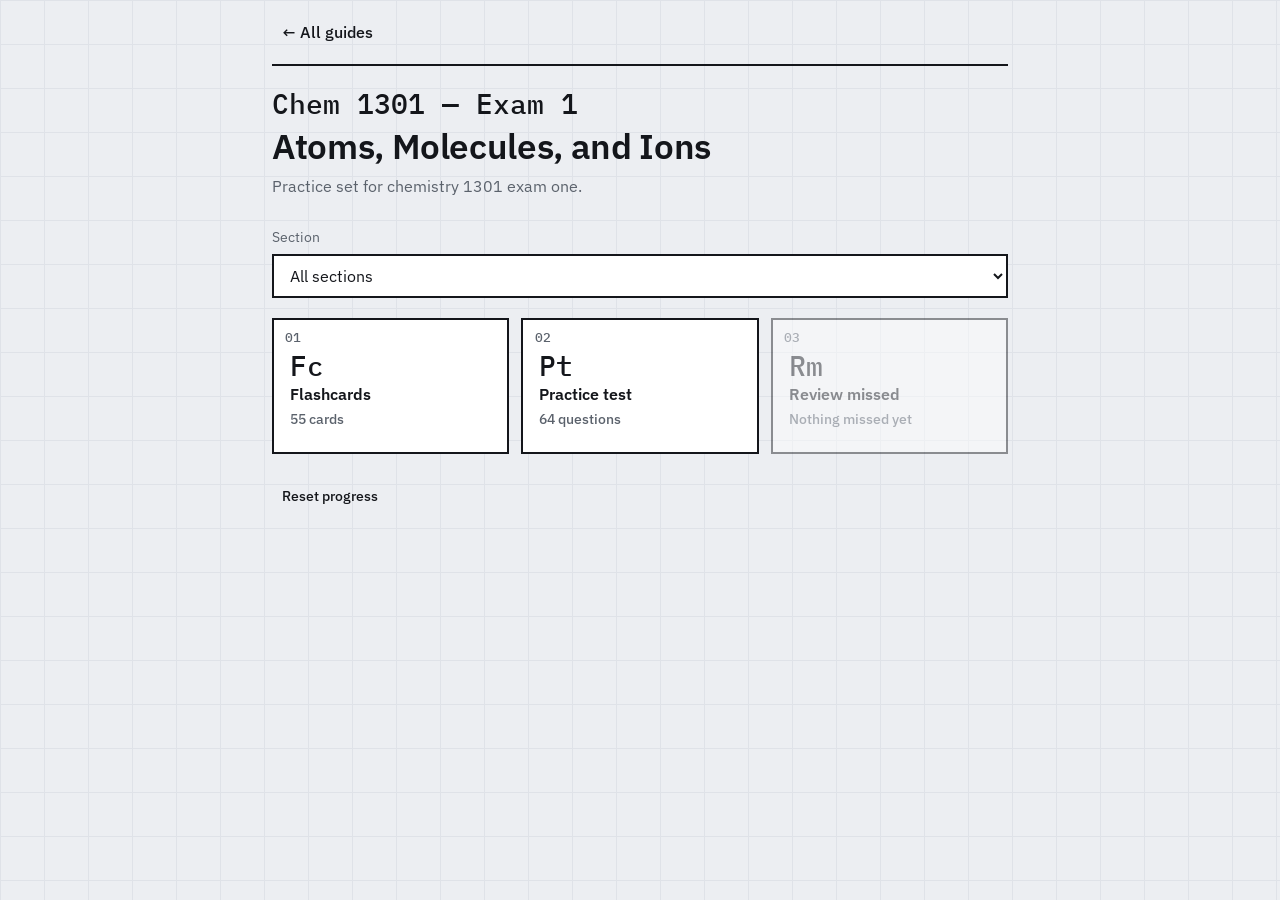
==== chem1301/exam1/index.html @ ba352897 "Renaming path to correct course title" ====
<!doctype html>
<html lang="en">
  <head>
    <meta charset="utf-8" />
    <meta name="viewport" content="width=device-width, initial-scale=1, viewport-fit=cover" />
    <title>Chem 1301 — Exam 1 practice</title>
    <meta name="description" content="Flashcards and practice questions for Chem 1301 Exam 1: atoms, molecules, and ions." />
    <meta name="color-scheme" content="light dark" />
    <link rel="icon" href="data:image/svg+xml,<svg xmlns='http://www.w3.org/2000/svg' viewBox='0 0 32 32'><rect x='1' y='1' width='30' height='30' fill='%23ffffff' stroke='%2314161b' stroke-width='2'/><text x='16' y='23' text-anchor='middle' font-family='monospace' font-size='16' fill='%2314161b'>Sg</text></svg>" />
    <link rel="preconnect" href="https://fonts.googleapis.com" />
    <link rel="preconnect" href="https://fonts.gstatic.com" crossorigin />
    <link
      href="https://fonts.googleapis.com/css2?family=IBM+Plex+Mono:wght@400;500&family=IBM+Plex+Sans:wght@400;500;600&display=swap"
      rel="stylesheet"
    />
    <link rel="stylesheet" href="../../shared/app.css" />
  </head>
  <body>
    <a class="skip-link" href="#screen">Skip to content</a>
    <div class="wrap">
      <header id="topbar" class="topbar"></header>
      <main id="screen" class="screen">
        <noscript>
          <p class="notice">This practice site needs JavaScript. The questions themselves are in
            <a href="data/questions.json">data/questions.json</a>.</p>
        </noscript>
      </main>
    </div>
    <div id="live" class="sr-only" role="status" aria-live="polite"></div>
    <script type="module">
      import { start } from '../../shared/js/app.js';
      start({ id: 'chemistry-exam1', source: 'data/questions.json' });
    </script>
  </body>
</html>
---- shared/app.css ----
/* Shared styles for every study guide in this repo. */

:root {
  color-scheme: light dark;

  --paper: #eceef2;
  --grid: #dfe2e8;
  --surface: #ffffff;
  --ink: #14161b;
  --muted: #5b626c;
  --rule: #c6ccd5;
  --accent: #2b46c8;
  --accent-soft: #e5e9ff;
  --ok: #0d6b45;
  --ok-soft: #e0f2e9;
  --bad: #a3241b;
  --bad-soft: #fbe7e5;

  --sans: "IBM Plex Sans", ui-sans-serif, system-ui, sans-serif;
  --mono: "IBM Plex Mono", ui-monospace, "SF Mono", Menlo, monospace;
  --gap: 1rem;
  --measure: 46rem;
}

@media (prefers-color-scheme: dark) {
  :root {
    --paper: #0f1115;
    --grid: #191c22;
    --surface: #181b21;
    --ink: #e8eaef;
    --muted: #98a0ab;
    --rule: #333a45;
    --accent: #9aabff;
    --accent-soft: #1d2440;
    --ok: #63d3a0;
    --ok-soft: #12291f;
    --bad: #ff9c92;
    --bad-soft: #2c1614;
  }
}

*, *::before, *::after { box-sizing: border-box; }

html { -webkit-text-size-adjust: 100%; }

body {
  margin: 0;
  padding: 0 1rem 4rem;
  font-family: var(--sans);
  font-size: 1rem;
  line-height: 1.55;
  color: var(--ink);
  background-color: var(--paper);
  background-image:
    linear-gradient(var(--grid) 1px, transparent 1px),
    linear-gradient(90deg, var(--grid) 1px, transparent 1px);
  background-size: 44px 44px;
  overflow-x: hidden;
}

h1, h2, h3 { line-height: 1.15; margin: 0; font-weight: 600; letter-spacing: -0.01em; }
p { margin: 0; }
img { max-width: 100%; display: block; }

sub, sup { font-size: 0.72em; line-height: 0; position: relative; vertical-align: baseline; }
sup { top: -0.5em; }
sub { bottom: -0.25em; }

:where(a, button, select, input, [tabindex]):focus-visible {
  outline: 3px solid var(--accent);
  outline-offset: 2px;
}

.sr-only {
  position: absolute;
  width: 1px; height: 1px;
  padding: 0; margin: -1px;
  overflow: hidden;
  clip-path: inset(50%);
  white-space: nowrap;
}

.skip-link {
  position: absolute;
  left: -9999px;
  top: 0;
  background: var(--surface);
  color: var(--ink);
  padding: 0.75rem 1rem;
  border: 2px solid var(--ink);
  z-index: 10;
}
.skip-link:focus { left: 0.5rem; top: 0.5rem; }

/* --- shell --- */

.wrap { width: 100%; max-width: var(--measure); margin: 0 auto; }

.topbar {
  display: grid;
  grid-template-columns: 1fr auto 1fr;
  align-items: center;
  gap: 0.5rem;
  min-height: 3.5rem;
  padding: 0.5rem 0;
  border-bottom: 2px solid var(--ink);
  margin-bottom: 1.5rem;
}
.topbar .bar-title {
  grid-column: 2;
  font-size: 0.95rem;
  font-weight: 600;
  text-align: center;
}
.topbar .bar-right {
  grid-column: 3;
  justify-self: end;
  font-family: var(--mono);
  font-size: 0.85rem;
  color: var(--muted);
}
.topbar .back { justify-self: start; }

.screen { display: grid; gap: 1.25rem; touch-action: pan-y pinch-zoom; }

.stack { display: grid; gap: var(--gap); }
.row { display: flex; flex-wrap: wrap; gap: 0.6rem; }
.row > * { flex: 1 1 auto; }

.reset { display: grid; gap: 0.5rem; justify-items: start; }

.muted { color: var(--muted); }
.small { font-size: 0.875rem; }
.mono { font-family: var(--mono); }

.notice {
  border: 1px solid var(--rule);
  border-left: 4px solid var(--accent);
  background: var(--surface);
  padding: 0.9rem 1rem;
}

/* --- controls --- */

button, .btn {
  font: inherit;
  font-weight: 500;
  min-height: 44px;
  padding: 0.6rem 1.1rem;
  color: var(--ink);
  background: var(--surface);
  border: 2px solid var(--ink);
  border-radius: 0;
  cursor: pointer;
  text-align: center;
  text-decoration: none;
  display: inline-flex;
  align-items: center;
  justify-content: center;
  gap: 0.5rem;
}
button:hover, .btn:hover { background: var(--accent-soft); }
button[disabled] { cursor: not-allowed; opacity: 0.45; }
button[disabled]:hover { background: var(--surface); }

.primary { color: var(--surface); background: var(--ink); border-color: var(--ink); }
.primary:hover { background: var(--accent); border-color: var(--accent); color: #fff; }

.ghost { border-color: transparent; background: transparent; padding-inline: 0.5rem; justify-self: start; }
.ghost:hover { background: transparent; color: var(--accent); text-decoration: underline; }

.field { display: grid; gap: 0.35rem; }
.field > span { font-size: 0.85rem; color: var(--muted); }
select {
  font: inherit;
  min-height: 44px;
  padding: 0.5rem 0.75rem;
  color: var(--ink);
  background: var(--surface);
  border: 2px solid var(--ink);
  border-radius: 0;
  width: 100%;
}

/* --- element box --- */

.ebox {
  position: relative;
  display: grid;
  align-content: center;
  justify-items: center;
  gap: 0.75rem;
  text-align: center;
  padding: 2.75rem 1.1rem 2.5rem;
  background: var(--surface);
  border: 2px solid var(--ink);
}
.ebox .num {
  position: absolute;
  top: 0.5rem;
  left: 0.7rem;
  font-family: var(--mono);
  font-size: 0.8rem;
  color: var(--muted);
}
.ebox .sect {
  position: absolute;
  bottom: 0.6rem;
  left: 1rem;
  right: 1rem;
  font-size: 0.78rem;
  color: var(--muted);
}
.ebox .term { font-size: clamp(1.5rem, 5.5vw, 2.4rem); font-weight: 600; }
.ebox .ask { font-size: clamp(1.05rem, 3.6vw, 1.35rem); font-weight: 500; }
.ebox .body { font-size: 1.05rem; font-weight: 400; }

/* --- home --- */

.masthead { display: grid; gap: 0.5rem; padding-bottom: 0.5rem; }
.masthead h1 { font-size: clamp(1.6rem, 6vw, 2.2rem); }
.masthead .superHeader { font-family: var(--mono); font-size: 1.75rem; font-weight: 500; line-height: 1; }

.tiles { display: grid; gap: 0.75rem; list-style: none; margin: 0; padding: 0; }
@media (min-width: 40rem) { .tiles { grid-template-columns: repeat(3, 1fr); } }

.tile {
  position: relative;
  width: 100%;
  height: 100%;
  display: grid;
  align-content: start;
  justify-content: start;
  justify-items: start;
  gap: 0.15rem;
  text-align: left;
  min-height: 8.5rem;
  padding: 2rem 1rem 1rem;
  background: var(--surface);
  border: 2px solid var(--ink);
}
.tile .sym { font-family: var(--mono); font-size: 1.75rem; font-weight: 500; line-height: 1; }
.tile .name { font-weight: 600; }
.tile .meta { font-size: 0.85rem; color: var(--muted); }
.tile .num {
  position: absolute;
  top: 0.5rem;
  left: 0.7rem;
  font-family: var(--mono);
  font-size: 0.8rem;
  color: var(--muted);
}

/* --- flashcards --- */

.flip {
  display: block;
  width: 100%;
  padding: 0;
  border: 0;
  background: none;
  perspective: 1400px;
}
.flip-inner {
  display: grid;
  transform-style: preserve-3d;
  transition: transform 0.5s cubic-bezier(0.2, 0.7, 0.3, 1);
}
.flip.is-flipped .flip-inner { transform: rotateY(180deg); }
.face { grid-area: 1 / 1; min-height: 15rem; backface-visibility: hidden; }
.face.back { transform: rotateY(180deg); }

@media (prefers-reduced-motion: reduce) {
  .flip-inner { transition: none; transform: none !important; }
  .face { backface-visibility: visible; transition: opacity 0.15s linear; }
  .face.back { transform: none; opacity: 0; }
  .flip.is-flipped .face.front { opacity: 0; }
  .flip.is-flipped .face.back { opacity: 1; }
}

.marked { color: var(--accent); font-size: 0.8rem; font-family: var(--mono); }

.hint { font-size: 0.85rem; color: var(--muted); text-align: center; }

/* --- practice --- */

.progress {
  display: grid;
  gap: 0.4rem;
  font-size: 0.85rem;
  color: var(--muted);
}
.progress .track { height: 6px; background: var(--rule); }
.progress .fill { height: 100%; background: var(--accent); transition: width 0.25s; }

.choices { display: grid; gap: 0.6rem; list-style: none; margin: 0; padding: 0; }
.choice {
  display: grid;
  grid-template-columns: 2rem 1fr auto;
  align-items: center;
  gap: 0.75rem;
  width: 100%;
  text-align: left;
  justify-content: start;
  padding: 0.75rem 0.9rem;
  border-color: var(--rule);
}
.choice .key { font-family: var(--mono); color: var(--muted); }
.choice .mark { font-family: var(--mono); font-weight: 600; }
.choice.correct { border-color: var(--ok); background: var(--ok-soft); }
.choice.correct .key, .choice.correct .mark { color: var(--ok); }
.choice.wrong { border-color: var(--bad); background: var(--bad-soft); border-style: dashed; }
.choice.wrong .key, .choice.wrong .mark { color: var(--bad); }
.choice[disabled] { opacity: 1; }
.choice[disabled]:not(.correct):not(.wrong) { opacity: 0.55; }

.verdict {
  display: grid;
  gap: 0.5rem;
  padding: 0.9rem 1rem;
  background: var(--surface);
  border: 2px solid var(--rule);
}
.verdict.correct { border-color: var(--ok); }
.verdict.wrong { border-color: var(--bad); border-style: dashed; }
.verdict .head { font-weight: 600; display: flex; align-items: center; gap: 0.5rem; }
.verdict.correct .head { color: var(--ok); }
.verdict.wrong .head { color: var(--bad); }

.score { font-family: var(--mono); font-size: clamp(2.5rem, 12vw, 4rem); font-weight: 500; }

.missed { display: grid; gap: 1rem; list-style: none; margin: 0; padding: 0; }
.missed li {
  display: grid;
  gap: 0.4rem;
  padding: 1rem;
  background: var(--surface);
  border: 1px solid var(--rule);
  border-left: 4px solid var(--bad);
}
.missed .q { font-weight: 600; }
.missed .line { font-size: 0.9rem; }
.missed .line b { font-weight: 500; }

/* --- annotated plate --- */

.plate {
  display: grid;
  gap: 0.6rem;
  margin: 0;
  padding: 0.85rem;
  background: var(--surface);
  border: 1px solid var(--rule);
}
.plate img { width: 100%; background: #fff; cursor: zoom-in; border: 1px solid var(--rule); }
.plate .ghost { padding-inline: 0; }
.plate figcaption { font-size: 0.85rem; color: var(--muted); }
.plate .legend {
  display: grid;
  grid-template-columns: auto 1fr;
  gap: 0.25rem 0.75rem;
  margin: 0;
  font-size: 0.85rem;
}
.plate .legend dt { font-weight: 600; }
.plate .legend dd { margin: 0; color: var(--muted); }

.lightbox {
  width: 100vw;
  max-width: 100vw;
  height: 100dvh;
  max-height: 100dvh;
  padding: 0;
  border: 0;
  background: var(--surface);
  color: var(--ink);
}
.lightbox::backdrop { background: rgba(0, 0, 0, 0.75); }
.lightbox .bar {
  display: flex;
  justify-content: space-between;
  gap: 0.5rem;
  padding: 0.5rem;
  border-bottom: 2px solid var(--ink);
}
.lightbox .stage {
  height: calc(100dvh - 3.5rem);
  overflow: auto;
  padding: 0.5rem;
  touch-action: pinch-zoom pan-x pan-y;
}
.lightbox img { width: 100%; background: #fff; cursor: zoom-in; }
.lightbox.is-zoomed img { width: 320%; max-width: none; cursor: zoom-out; }

/* --- guide index --- */

.index { padding-top: 1.5rem; }

.guides { display: grid; gap: 0.75rem; list-style: none; margin: 0; padding: 0; }
@media (min-width: 40rem) { .guides { grid-template-columns: repeat(2, 1fr); } }
.guides a { color: inherit; text-decoration: none; }
.guides .tile:hover { background: var(--accent-soft); }
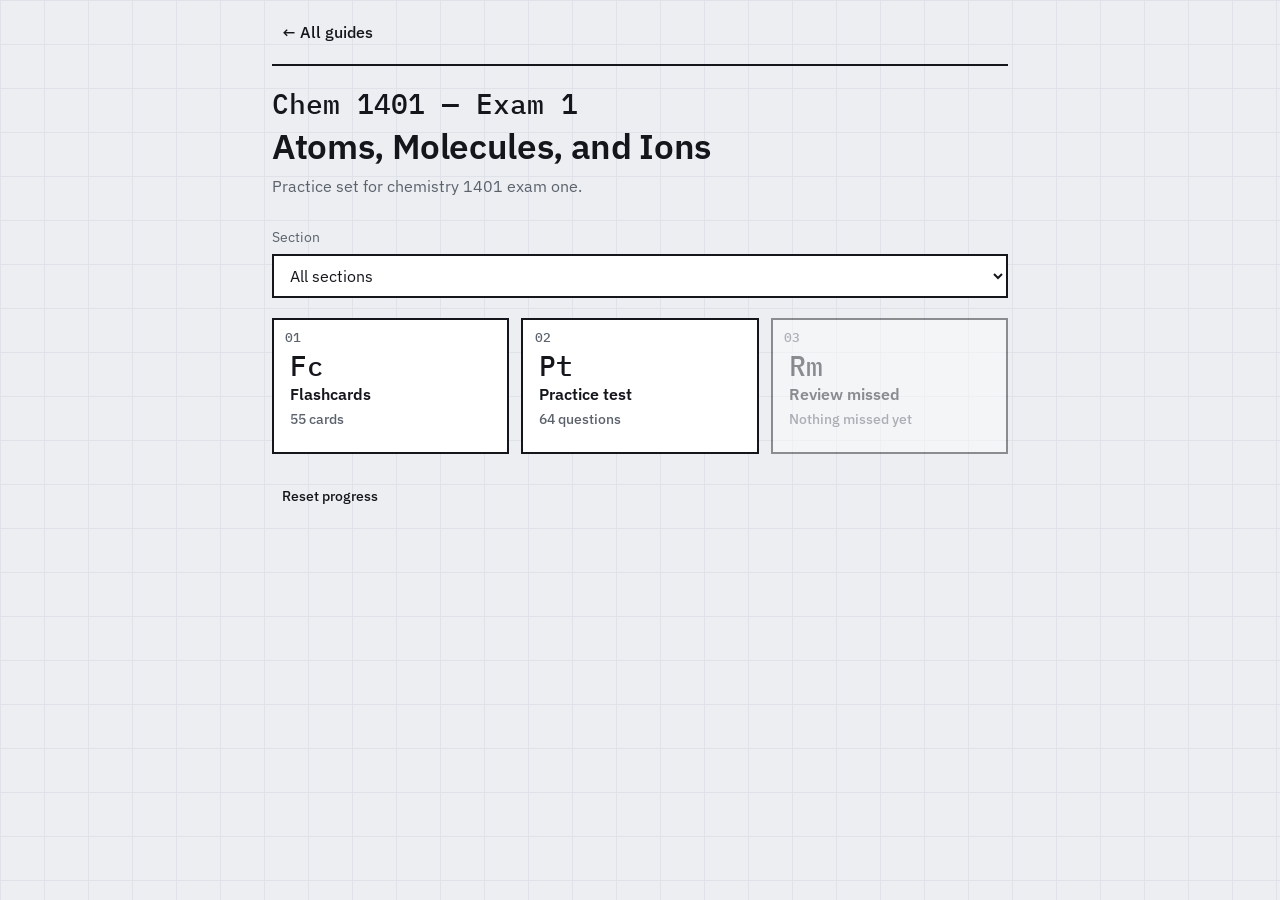
==== commit 776e3aa8: "Correcting class number" ====
--- a/chem1301/exam1/index.html
+++ b/chem1301/exam1/index.html
@@ -3,8 +3,8 @@
   <head>
     <meta charset="utf-8" />
     <meta name="viewport" content="width=device-width, initial-scale=1, viewport-fit=cover" />
-    <title>Chem 1301 — Exam 1 practice</title>
-    <meta name="description" content="Flashcards and practice questions for Chem 1301 Exam 1: atoms, molecules, and ions." />
+    <title>Chem 1401 — Exam 1 practice</title>
+    <meta name="description" content="Flashcards and practice questions for Chem 1401 Exam 1: atoms, molecules, and ions." />
     <meta name="color-scheme" content="light dark" />
     <link rel="icon" href="data:image/svg+xml,<svg xmlns='http://www.w3.org/2000/svg' viewBox='0 0 32 32'><rect x='1' y='1' width='30' height='30' fill='%23ffffff' stroke='%2314161b' stroke-width='2'/><text x='16' y='23' text-anchor='middle' font-family='monospace' font-size='16' fill='%2314161b'>Sg</text></svg>" />
     <link rel="preconnect" href="https://fonts.googleapis.com" />
@@ -29,7 +29,7 @@
     <div id="live" class="sr-only" role="status" aria-live="polite"></div>
     <script type="module">
       import { start } from '../../shared/js/app.js';
-      start({ id: 'chemistry-exam1', source: 'data/questions.json' });
+      start({ id: 'chem1401-exam1', source: 'data/questions.json' });
     </script>
   </body>
 </html>
